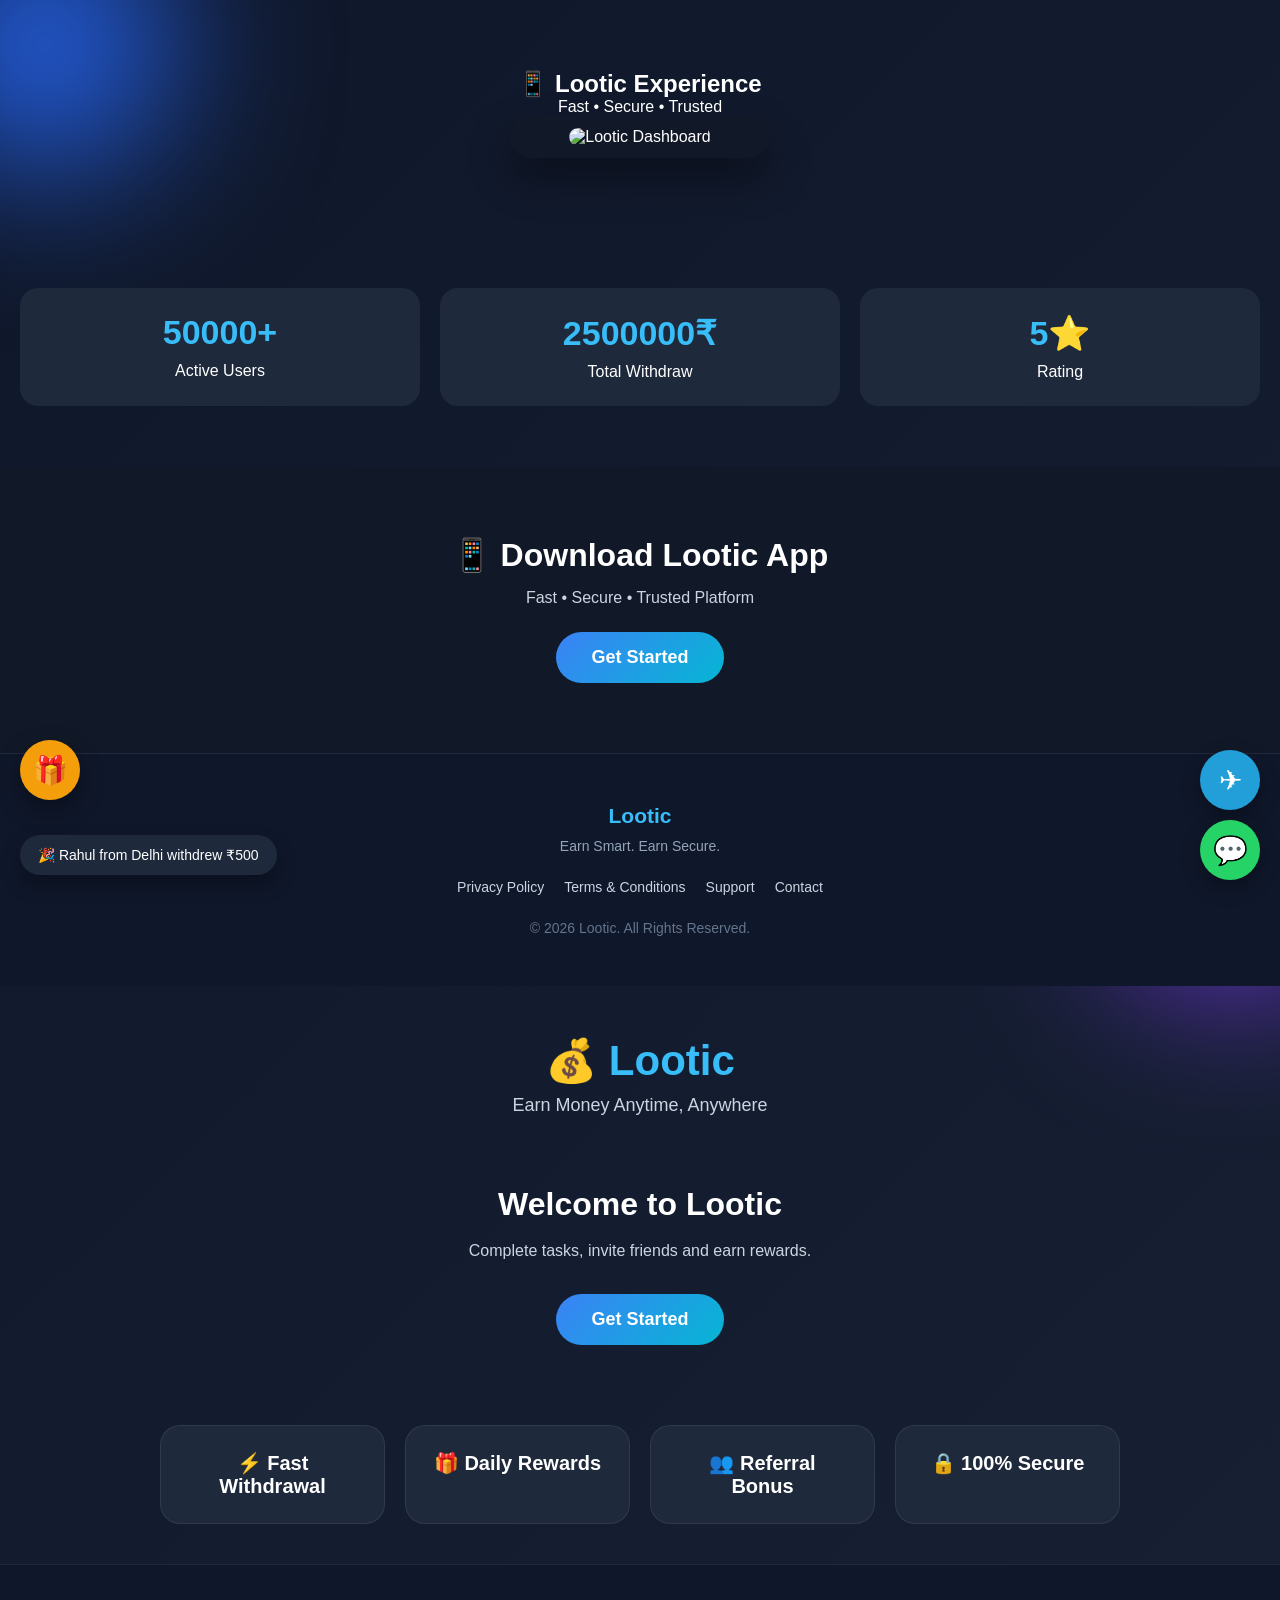
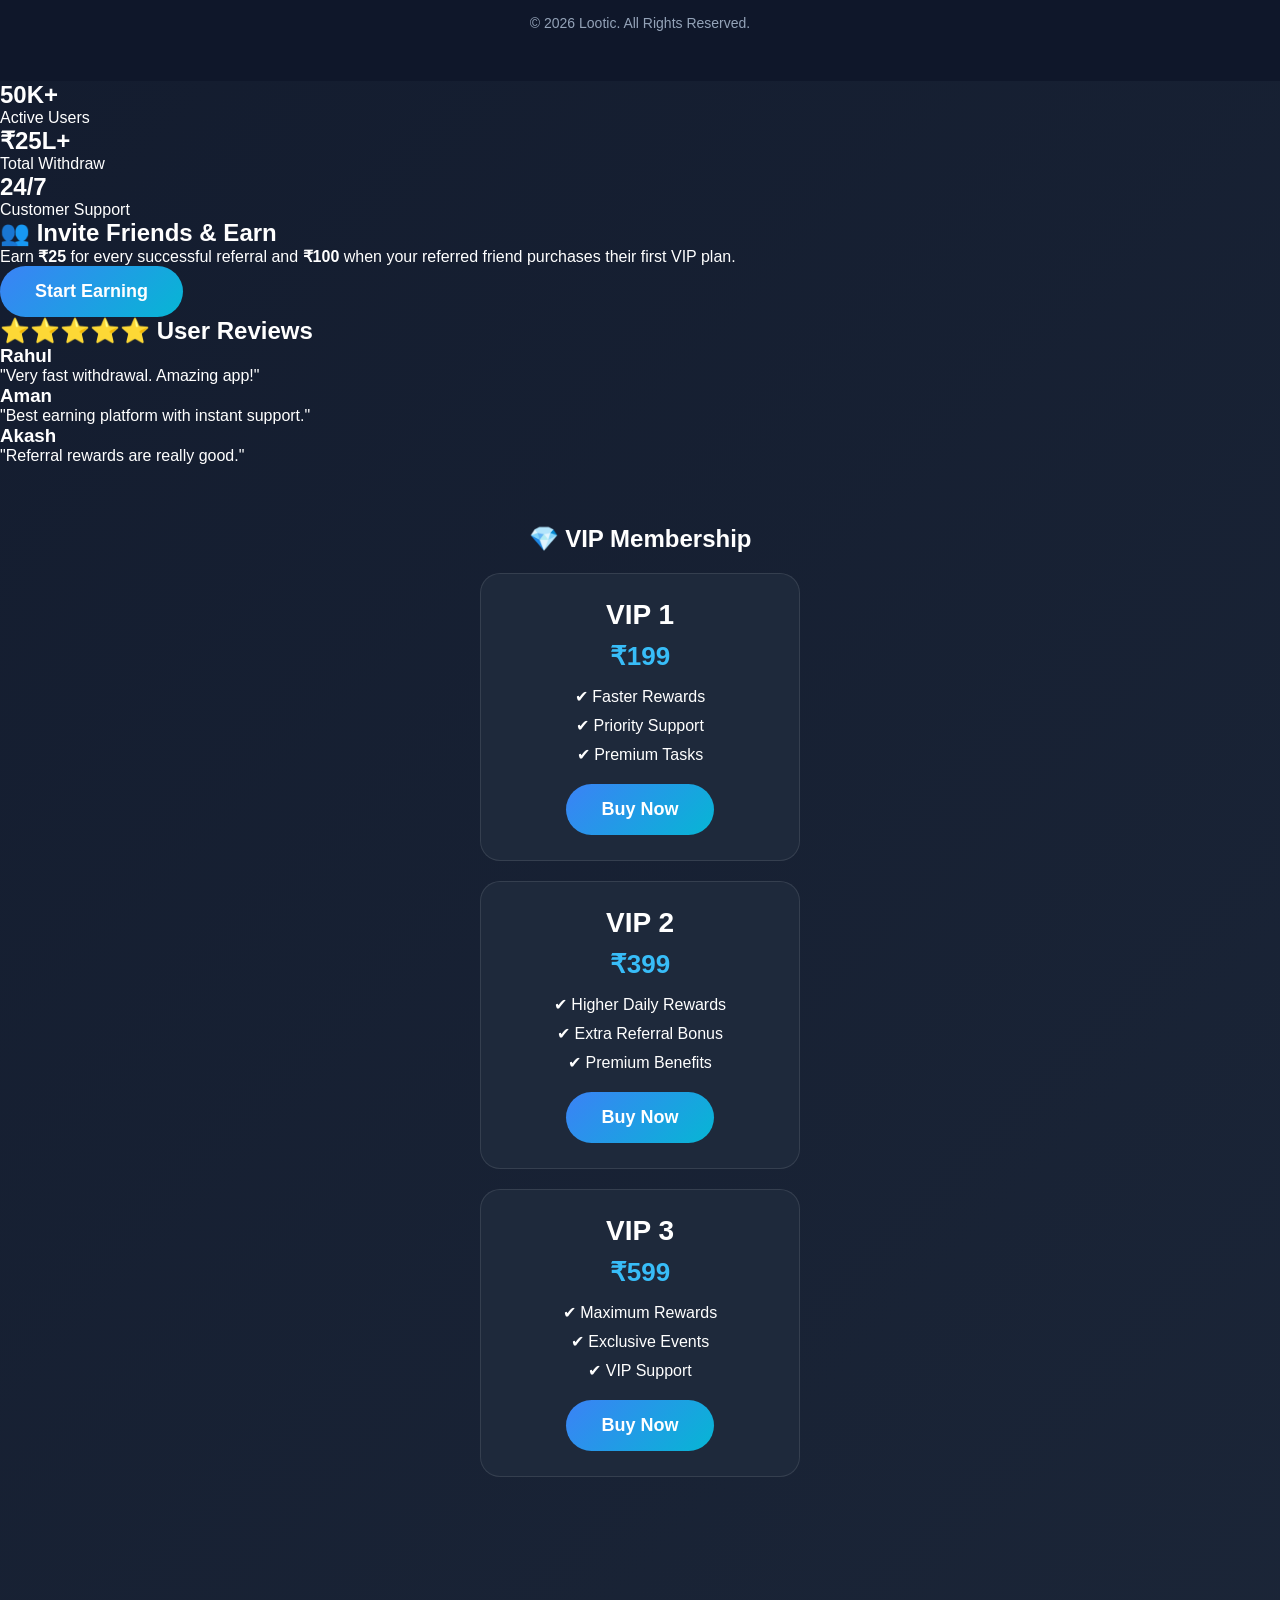
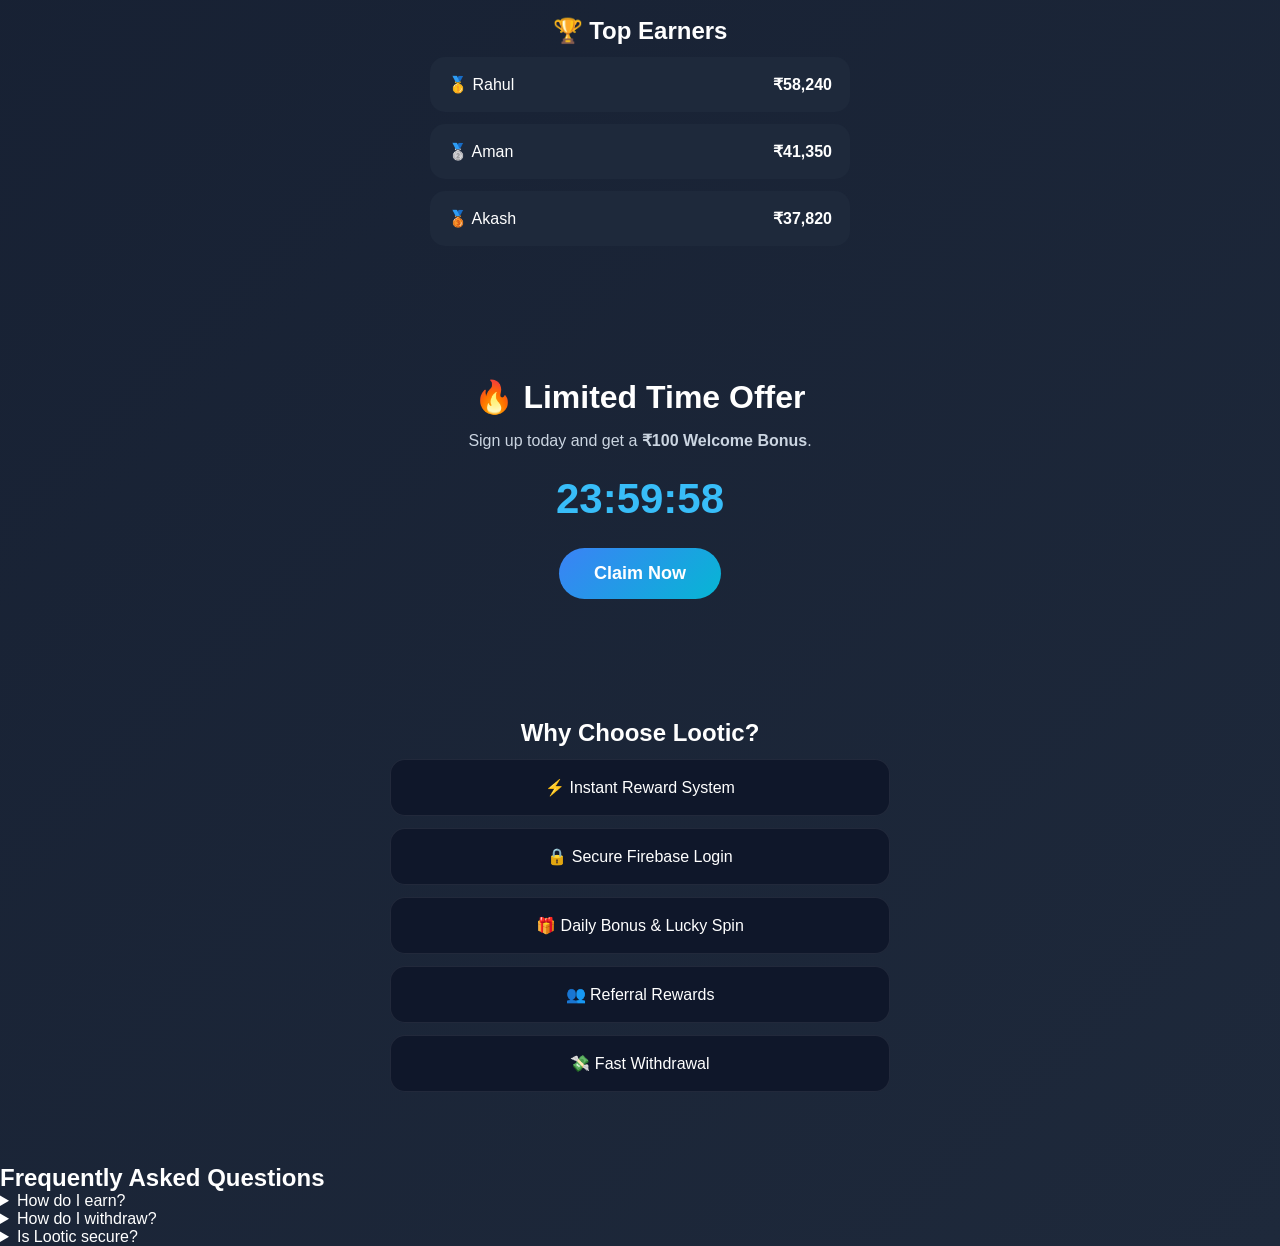
==== index.html @ a17fc10c "Add files via upload" ====
<!DOCTYPE html>
<html lang="en">
<head>
  <meta charset="UTF-8">
  <meta name="viewport" content="width=device-width, initial-scale=1.0">
  <title>Lootic</title>
  <link rel="stylesheet" href="index.css">
</head>
<!-- =========================
     App Preview
========================= -->

<section class="app-preview">

<h2>📱 Lootic Experience</h2>

<p>Fast • Secure • Trusted</p>

<div class="phone-frame">

<img src="dashboard-preview.png" alt="Lootic Dashboard">

</div>

</section>

<!-- =========================
     Animated Counters
========================= -->

<section class="counter-section">

<div class="counter-box">
<h2 id="users">0</h2>
<p>Active Users</p>
</div>

<div class="counter-box">
<h2 id="withdraw">0</h2>
<p>Total Withdraw</p>
</div>

<div class="counter-box">
<h2 id="rating">0</h2>
<p>Rating</p>
</div>

</section>

<script>

function animate(id,target,suffix=""){
let n=0;
const e=document.getElementById(id);

const x=setInterval(()=>{

n+=Math.ceil(target/100);

if(n>=target){

n=target;
clearInterval(x);

}

e.innerHTML=n+suffix;

},20);

}

animate("users",50000,"+");
animate("withdraw",2500000,"₹");
animate("rating",5,"⭐");

</script>
<!-- =========================
     Floating Gift Box
========================= -->

<div class="gift-box" onclick="openGift()">
🎁
</div>

<!-- =========================
     Back To Top
========================= -->

<button id="topBtn" onclick="window.scrollTo({top:0,behavior:'smooth'})">
⬆
</button>

<script>

function openGift(){

alert("🎉 Congratulations!\nUse referral code and earn ₹25 + ₹100 VIP Bonus.");

}

window.onscroll=function(){

const btn=document.getElementById("topBtn");

if(document.documentElement.scrollTop>300){

btn.style.display="block";

}else{

btn.style.display="none";

}

}

</script>
<!-- Download App -->

<section class="download">

<h2>📱 Download Lootic App</h2>

<p>Fast • Secure • Trusted Platform</p>

<a href="login.html" class="btn">Get Started</a>

</section>

<!-- Footer -->

<footer>

<div class="footer-logo">
<h2>Lootic</h2>
<p>Earn Smart. Earn Secure.</p>
</div>

<div class="footer-links">
<a href="#">Privacy Policy</a>
<a href="#">Terms & Conditions</a>
<a href="#">Support</a>
<a href="#">Contact</a>
</div>

<p class="copyright">
© 2026 Lootic. All Rights Reserved.
</p>

</footer>
<body>

<header>
  <h1>💰 Lootic</h1>
  <p>Earn Money Anytime, Anywhere</p>
</header>

<section class="hero">
  <h2>Welcome to Lootic</h2>
  <p>Complete tasks, invite friends and earn rewards.</p>

  <a href="login.html" class="btn">Get Started</a>
</section>

<section class="features">
  <div class="card">
    <h3>⚡ Fast Withdrawal</h3>
  </div>

  <div class="card">
    <h3>🎁 Daily Rewards</h3>
  </div>

  <div class="card">
    <h3>👥 Referral Bonus</h3>
  </div>

  <div class="card">
    <h3>🔒 100% Secure</h3>
  </div>
</section>
<!-- =========================
     Live Notification
========================= -->

<div class="live-popup" id="livePopup">
    🎉 Rahul from Delhi withdrew ₹500
</div>

<!-- =========================
     Floating Telegram Button
========================= -->

<a href="https://t.me/ILDkf0GqjCsyZmQ9" class="telegram-btn" target="_blank">
    ✈
</a>

<!-- =========================
     Floating WhatsApp Button
========================= -->

<a href="https://wa.me/" class="whatsapp-btn" target="_blank">
    💬
</a>

<!-- =========================
     Loader
========================= -->

<div id="loader">
    <div class="loader-circle"></div>
    <h2>Lootic</h2>
</div>

<script>

window.addEventListener("load",()=>{

setTimeout(()=>{
document.getElementById("loader").style.display="none";
},1500);

});

const messages=[
"🎉 Rahul from Delhi withdrew ₹500",
"🔥 Aman earned ₹120 today",
"💎 Akash purchased VIP",
"🎁 New user received ₹100 bonus",
"⚡ Sneha completed Daily Check-in",
"🏆 Rohit earned ₹250 by referrals"
];

let i=0;

setInterval(()=>{

i++;

if(i>=messages.length)i=0;

document.getElementById("livePopup").innerHTML=messages[i];

},4000);

</script>
<footer>
  <p>© 2026 Lootic. All Rights Reserved.</p>
</footer>

</body>
</html>
<!-- Live Stats -->
<section class="stats">

    <div class="stat-card">
        <h2>50K+</h2>
        <p>Active Users</p>
    </div>

    <div class="stat-card">
        <h2>₹25L+</h2>
        <p>Total Withdraw</p>
    </div>

    <div class="stat-card">
        <h2>24/7</h2>
        <p>Customer Support</p>
    </div>

</section>

<!-- Referral Banner -->
<section class="referral">

    <h2>👥 Invite Friends & Earn</h2>

    <p>
        Earn <b>₹25</b> for every successful referral and
        <b>₹100</b> when your referred friend purchases their first VIP plan.
    </p>

    <a href="login.html" class="btn">
        Start Earning
    </a>

</section>

<!-- User Reviews -->
<section class="reviews">

    <h2>⭐⭐⭐⭐⭐ User Reviews</h2>

    <div class="review-card">
        <h3>Rahul</h3>
        <p>"Very fast withdrawal. Amazing app!"</p>
    </div>

    <div class="review-card">
        <h3>Aman</h3>
        <p>"Best earning platform with instant support."</p>
    </div>

    <div class="review-card">
        <h3>Akash</h3>
        <p>"Referral rewards are really good."</p>
    </div>

</section>

<!-- FAQ -->
<!-- =========================
     VIP Plans
========================= -->

<section class="vip-section">

<h2>💎 VIP Membership</h2>

<div class="vip-card">
<h3>VIP 1</h3>
<p>₹199</p>
<ul>
<li>✔ Faster Rewards</li>
<li>✔ Priority Support</li>
<li>✔ Premium Tasks</li>
</ul>
<a href="login.html" class="btn">Buy Now</a>
</div>

<div class="vip-card">
<h3>VIP 2</h3>
<p>₹399</p>
<ul>
<li>✔ Higher Daily Rewards</li>
<li>✔ Extra Referral Bonus</li>
<li>✔ Premium Benefits</li>
</ul>
<a href="login.html" class="btn">Buy Now</a>
</div>

<div class="vip-card">
<h3>VIP 3</h3>
<p>₹599</p>
<ul>
<li>✔ Maximum Rewards</li>
<li>✔ Exclusive Events</li>
<li>✔ VIP Support</li>
</ul>
<a href="login.html" class="btn">Buy Now</a>
</div>

</section>

<!-- =========================
     Why Choose Lootic
========================= -->
<!-- =========================
     Top Earners
========================= -->

<section class="leaderboard">

<h2>🏆 Top Earners</h2>

<div class="leader-card">
<span>🥇 Rahul</span>
<b>₹58,240</b>
</div>

<div class="leader-card">
<span>🥈 Aman</span>
<b>₹41,350</b>
</div>

<div class="leader-card">
<span>🥉 Akash</span>
<b>₹37,820</b>
</div>

</section>

<!-- =========================
     Special Offer
========================= -->

<section class="offer">

<h2>🔥 Limited Time Offer</h2>

<p>Sign up today and get a <b>₹100 Welcome Bonus</b>.</p>

<h3 id="countdown">23:59:59</h3>

<a href="login.html" class="btn">Claim Now</a>

</section>

<script>

let time = 86399;

setInterval(() => {

let h = Math.floor(time / 3600);
let m = Math.floor((time % 3600) / 60);
let s = time % 60;

document.getElementById("countdown").innerHTML =
`${String(h).padStart(2,"0")}:${String(m).padStart(2,"0")}:${String(s).padStart(2,"0")}`;

if(time > 0) time--;

},1000);

</script>
<section class="why-lootic">

<h2>Why Choose Lootic?</h2>

<div class="why-card">⚡ Instant Reward System</div>
<div class="why-card">🔒 Secure Firebase Login</div>
<div class="why-card">🎁 Daily Bonus & Lucky Spin</div>
<div class="why-card">👥 Referral Rewards</div>
<div class="why-card">💸 Fast Withdrawal</div>

</section>
<section class="faq">

    <h2>Frequently Asked Questions</h2>

    <details>
        <summary>How do I earn?</summary>
        <p>Complete tasks, invite friends and participate in events.</p>
    </details>

    <details>
        <summary>How do I withdraw?</summary>
        <p>Submit a withdrawal request from your wallet after reaching the minimum limit.</p>
    </details>

    <details>
        <summary>Is Lootic secure?</summary>
        <p>Yes, Lootic uses Firebase authentication and secure data storage.</p>
    </details>

</section>
---- index.css ----
*{
    margin:0;
    padding:0;
    box-sizing:border-box;
    font-family:'Poppins',sans-serif;
}

body{
    background:linear-gradient(135deg,#0f172a,#1e293b);
    color:#fff;
}

header{
    text-align:center;
    padding:50px 20px 30px;
}

header h1{
    font-size:42px;
    color:#38bdf8;
}

header p{
    margin-top:10px;
    color:#cbd5e1;
    font-size:18px;
}

.hero{
    text-align:center;
    padding:40px 20px;
}

.hero h2{
    font-size:32px;
    margin-bottom:15px;
}

.hero p{
    color:#cbd5e1;
    margin-bottom:30px;
    line-height:1.6;
}

.btn{
    display:inline-block;
    padding:15px 35px;
    border-radius:30px;
    text-decoration:none;
    background:linear-gradient(135deg,#3b82f6,#06b6d4);
    color:#fff;
    font-size:18px;
    font-weight:600;
    transition:.3s;
}

.btn:hover{
    transform:translateY(-3px);
    box-shadow:0 10px 25px rgba(59,130,246,.4);
}

.features{
    display:grid;
    grid-template-columns:repeat(auto-fit,minmax(180px,1fr));
    gap:20px;
    padding:40px 20px;
    max-width:1000px;
    margin:auto;
}

.card{
    background:#1e293b;
    border-radius:20px;
    padding:25px;
    text-align:center;
    transition:.3s;
    border:1px solid rgba(255,255,255,.08);
}

.card:hover{
    transform:translateY(-6px);
    box-shadow:0 10px 25px rgba(0,0,0,.3);
}

.card h3{
    font-size:20px;
}

footer{
    text-align:center;
    padding:25px;
    color:#94a3b8;
    font-size:14px;
}
/* ===========================
   Premium Animation
=========================== */

.hero{
    animation:fadeUp .8s ease;
}

@keyframes fadeUp{
    from{
        opacity:0;
        transform:translateY(40px);
    }
    to{
        opacity:1;
        transform:translateY(0);
    }
}

/* Floating Background */

body::before,
body::after{
    content:"";
    position:fixed;
    width:250px;
    height:250px;
    border-radius:50%;
    filter:blur(80px);
    z-index:-1;
    animation:float 8s infinite alternate;
}

body::before{
    background:#2563eb;
    top:-80px;
    left:-80px;
}

body::after{
    background:#7c3aed;
    bottom:-80px;
    right:-80px;
}

@keyframes float{
    from{
        transform:translateY(0);
    }
    to{
        transform:translateY(50px);
    }
}

/* Glass Effect */

.card{
    backdrop-filter:blur(15px);
    -webkit-backdrop-filter:blur(15px);
}

/* Button Animation */

.btn{
    animation:pulse 2s infinite;
}

@keyframes pulse{
    0%{
        box-shadow:0 0 0 0 rgba(59,130,246,.6);
    }
    70%{
        box-shadow:0 0 0 18px rgba(59,130,246,0);
    }
    100%{
        box-shadow:0 0 0 0 rgba(59,130,246,0);
    }
}

/* Card Hover */

.card:hover{
    transform:translateY(-10px) scale(1.03);
}

/* Smooth Scroll */

html{
    scroll-behavior:smooth;
}

/* Responsive */

@media(max-width:768px){

header h1{
    font-size:34px;
}

.hero h2{
    font-size:26px;
}

.hero p{
    font-size:15px;
}

.btn{
    width:100%;
    text-align:center;
}

}
/* Loader */

#loader{
position:fixed;
top:0;
left:0;
width:100%;
height:100%;
background:#0f172a;
display:flex;
flex-direction:column;
justify-content:center;
align-items:center;
z-index:9999;
}

.loader-circle{
width:70px;
height:70px;
border:6px solid #1e293b;
border-top:6px solid #3b82f6;
border-radius:50%;
animation:spin 1s linear infinite;
margin-bottom:20px;
}

@keyframes spin{
100%{
transform:rotate(360deg);
}
}

/* Live Popup */

.live-popup{
position:fixed;
bottom:25px;
left:20px;
background:#1e293b;
padding:12px 18px;
border-radius:30px;
font-size:14px;
box-shadow:0 10px 20px rgba(0,0,0,.3);
z-index:999;
animation:fadeUp 1s;
}

/* Telegram */

.telegram-btn{
position:fixed;
right:20px;
bottom:90px;
width:60px;
height:60px;
border-radius:50%;
background:#229ED9;
display:flex;
justify-content:center;
align-items:center;
font-size:28px;
color:#fff;
text-decoration:none;
box-shadow:0 8px 20px rgba(0,0,0,.3);
}

/* WhatsApp */

.whatsapp-btn{
position:fixed;
right:20px;
bottom:20px;
width:60px;
height:60px;
border-radius:50%;
background:#25D366;
display:flex;
justify-content:center;
align-items:center;
font-size:28px;
color:#fff;
text-decoration:none;
box-shadow:0 8px 20px rgba(0,0,0,.3);
}
.vip-section{
padding:60px 20px;
text-align:center;
}

.vip-card{
background:#1e293b;
border-radius:20px;
padding:25px;
margin:20px auto;
max-width:320px;
border:1px solid rgba(255,255,255,.1);
transition:.3s;
}

.vip-card:hover{
transform:translateY(-8px);
box-shadow:0 15px 30px rgba(59,130,246,.3);
}

.vip-card h3{
font-size:28px;
margin-bottom:10px;
}

.vip-card p{
font-size:26px;
color:#38bdf8;
margin-bottom:15px;
font-weight:bold;
}

.vip-card ul{
list-style:none;
margin-bottom:20px;
}

.vip-card li{
margin:10px 0;
}

.why-lootic{
padding:60px 20px;
text-align:center;
}

.why-card{
background:#0f172a;
padding:18px;
margin:12px auto;
max-width:500px;
border-radius:15px;
border:1px solid rgba(255,255,255,.08);
transition:.3s;
}

.why-card:hover{
background:#1e293b;
transform:scale(1.02);
}
/* Leaderboard */

.leaderboard{
padding:60px 20px;
text-align:center;
}

.leader-card{
display:flex;
justify-content:space-between;
align-items:center;
background:#1e293b;
padding:18px;
margin:12px auto;
max-width:420px;
border-radius:15px;
transition:.3s;
}

.leader-card:hover{
transform:translateY(-5px);
box-shadow:0 12px 25px rgba(59,130,246,.25);
}

/* Offer */

.offer{
padding:60px 20px;
text-align:center;
}

.offer h2{
font-size:32px;
margin-bottom:15px;
}

.offer p{
margin-bottom:20px;
color:#cbd5e1;
}

#countdown{
font-size:42px;
color:#38bdf8;
margin:25px 0;
font-weight:bold;
}
/* App Preview */

.app-preview{
padding:70px 20px;
text-align:center;
}

.phone-frame{

width:260px;
margin:auto;
padding:12px;
border-radius:35px;
background:#111827;
box-shadow:0 20px 40px rgba(0,0,0,.4);

}

.phone-frame img{

width:100%;
border-radius:25px;

}

/* Counters */

.counter-section{

display:grid;
grid-template-columns:repeat(auto-fit,minmax(160px,1fr));
gap:20px;
padding:60px 20px;

}

.counter-box{

background:#1e293b;
padding:25px;
border-radius:18px;
text-align:center;

}

.counter-box h2{

font-size:34px;
color:#38bdf8;
margin-bottom:10px;

}

.counter-box:hover{

transform:translateY(-8px);
transition:.3s;

}
/* Floating Gift */

.gift-box{
position:fixed;
left:20px;
bottom:100px;
width:60px;
height:60px;
border-radius:50%;
background:#f59e0b;
display:flex;
justify-content:center;
align-items:center;
font-size:28px;
cursor:pointer;
box-shadow:0 10px 25px rgba(0,0,0,.35);
animation:bounce 2s infinite;
z-index:999;
}

@keyframes bounce{
0%,100%{
transform:translateY(0);
}
50%{
transform:translateY(-10px);
}
}

/* Back To Top */

#topBtn{
display:none;
position:fixed;
right:20px;
bottom:20px;
width:55px;
height:55px;
border:none;
border-radius:50%;
background:#2563eb;
color:#fff;
font-size:22px;
cursor:pointer;
box-shadow:0 10px 25px rgba(0,0,0,.35);
z-index:999;
}

#topBtn:hover{
transform:scale(1.1);
transition:.3s;
}
.download{
padding:70px 20px;
text-align:center;
background:#111827;
}

.download h2{
font-size:32px;
margin-bottom:15px;
}

.download p{
color:#cbd5e1;
margin-bottom:25px;
}

footer{
background:#0f172a;
padding:50px 20px;
text-align:center;
border-top:1px solid rgba(255,255,255,.08);
}

.footer-logo h2{
color:#38bdf8;
margin-bottom:10px;
}

.footer-logo p{
color:#94a3b8;
}

.footer-links{
margin:25px 0;
display:flex;
justify-content:center;
gap:20px;
flex-wrap:wrap;
}

.footer-links a{
color:#cbd5e1;
text-decoration:none;
}

.footer-links a:hover{
color:#38bdf8;
}

.copyright{
margin-top:20px;
color:#64748b;
font-size:14px;
}
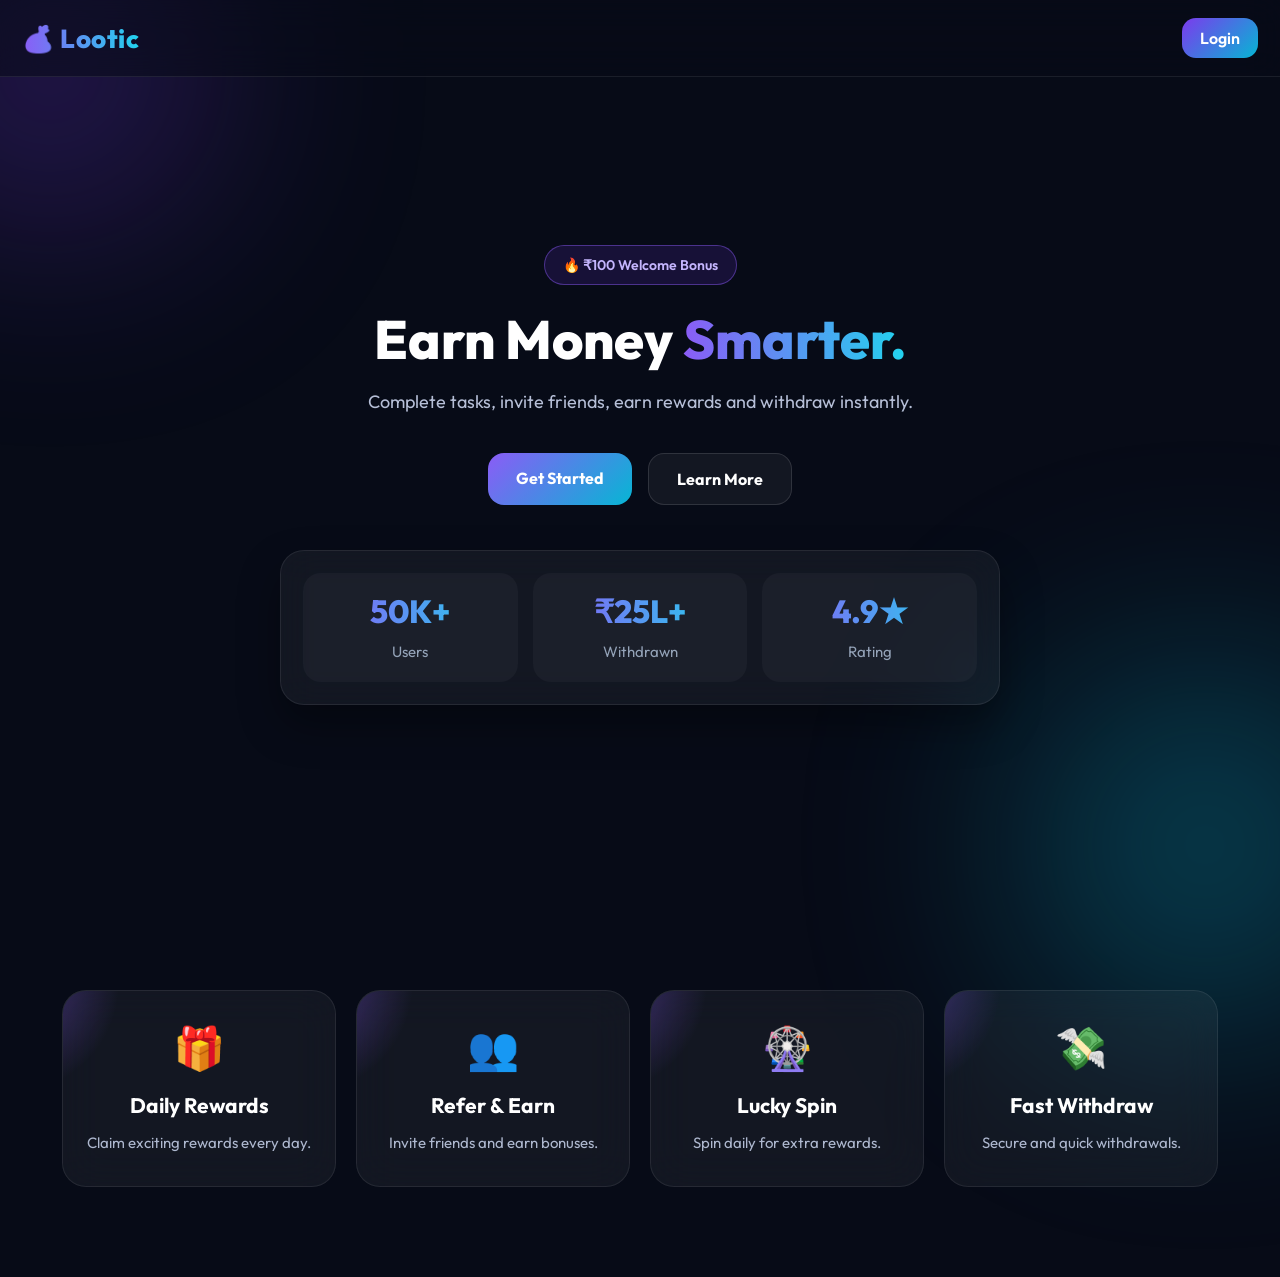
==== commit 998440b3: "Rename index1.html to index.html" ====
--- a/index.html
+++ b/index.html
@@ -1,448 +1,114 @@
 <!DOCTYPE html>
 <html lang="en">
 <head>
-  <meta charset="UTF-8">
-  <meta name="viewport" content="width=device-width, initial-scale=1.0">
-  <title>Lootic</title>
-  <link rel="stylesheet" href="index.css">
+<meta charset="UTF-8">
+<meta name="viewport" content="width=device-width, initial-scale=1.0">
+
+<title>Lootic - Earn Money Smart</title>
+
+<link href="https://fonts.googleapis.com/css2?family=Outfit:wght@300;400;500;600;700;800&display=swap" rel="stylesheet">
+
+<link rel="stylesheet" href="index.css">
 </head>
-<!-- =========================
-     App Preview
-========================= -->
+<body>
 
-<section class="app-preview">
+<!-- Background Glow -->
+<div class="bg-glow glow1"></div>
+<div class="bg-glow glow2"></div>
 
-<h2>📱 Lootic Experience</h2>
+<!-- Navbar -->
 
-<p>Fast • Secure • Trusted</p>
+<header class="navbar">
 
-<div class="phone-frame">
+<div class="logo">
+💰 Lootic
+</div>
 
-<img src="dashboard-preview.png" alt="Lootic Dashboard">
+<a href="login.html" class="login-btn">
+Login
+</a>
+
+</header>
+
+<!-- Hero -->
+
+<section class="hero">
+
+<div class="badge">
+🔥 ₹100 Welcome Bonus
+</div>
+
+<h1>
+Earn Money
+<span>Smarter.</span>
+</h1>
+
+<p>
+Complete tasks, invite friends, earn rewards and withdraw instantly.
+</p>
+
+<div class="hero-buttons">
+
+<a href="signup.html" class="btn primary">
+Get Started
+</a>
+
+<a href="#features" class="btn secondary">
+Learn More
+</a>
+
+</div>
+
+<div class="hero-card">
+
+<div class="stat">
+<h2>50K+</h2>
+<p>Users</p>
+</div>
+
+<div class="stat">
+<h2>₹25L+</h2>
+<p>Withdrawn</p>
+</div>
+
+<div class="stat">
+<h2>4.9★</h2>
+<p>Rating</p>
+</div>
 
 </div>
 
 </section>
 
-<!-- =========================
-     Animated Counters
-========================= -->
+<!-- Features -->
 
-<section class="counter-section">
+<section id="features" class="features">
 
-<div class="counter-box">
-<h2 id="users">0</h2>
-<p>Active Users</p>
+<div class="feature-card">
+🎁
+<h3>Daily Rewards</h3>
+<p>Claim exciting rewards every day.</p>
 </div>
 
-<div class="counter-box">
-<h2 id="withdraw">0</h2>
-<p>Total Withdraw</p>
+<div class="feature-card">
+👥
+<h3>Refer & Earn</h3>
+<p>Invite friends and earn bonuses.</p>
 </div>
 
-<div class="counter-box">
-<h2 id="rating">0</h2>
-<p>Rating</p>
+<div class="feature-card">
+🎡
+<h3>Lucky Spin</h3>
+<p>Spin daily for extra rewards.</p>
+</div>
+
+<div class="feature-card">
+💸
+<h3>Fast Withdraw</h3>
+<p>Secure and quick withdrawals.</p>
 </div>
 
 </section>
 
-<script>
-
-function animate(id,target,suffix=""){
-let n=0;
-const e=document.getElementById(id);
-
-const x=setInterval(()=>{
-
-n+=Math.ceil(target/100);
-
-if(n>=target){
-
-n=target;
-clearInterval(x);
-
-}
-
-e.innerHTML=n+suffix;
-
-},20);
-
-}
-
-animate("users",50000,"+");
-animate("withdraw",2500000,"₹");
-animate("rating",5,"⭐");
-
-</script>
-<!-- =========================
-     Floating Gift Box
-========================= -->
-
-<div class="gift-box" onclick="openGift()">
-🎁
-</div>
-
-<!-- =========================
-     Back To Top
-========================= -->
-
-<button id="topBtn" onclick="window.scrollTo({top:0,behavior:'smooth'})">
-⬆
-</button>
-
-<script>
-
-function openGift(){
-
-alert("🎉 Congratulations!\nUse referral code and earn ₹25 + ₹100 VIP Bonus.");
-
-}
-
-window.onscroll=function(){
-
-const btn=document.getElementById("topBtn");
-
-if(document.documentElement.scrollTop>300){
-
-btn.style.display="block";
-
-}else{
-
-btn.style.display="none";
-
-}
-
-}
-
-</script>
-<!-- Download App -->
-
-<section class="download">
-
-<h2>📱 Download Lootic App</h2>
-
-<p>Fast • Secure • Trusted Platform</p>
-
-<a href="login.html" class="btn">Get Started</a>
-
-</section>
-
-<!-- Footer -->
-
-<footer>
-
-<div class="footer-logo">
-<h2>Lootic</h2>
-<p>Earn Smart. Earn Secure.</p>
-</div>
-
-<div class="footer-links">
-<a href="#">Privacy Policy</a>
-<a href="#">Terms & Conditions</a>
-<a href="#">Support</a>
-<a href="#">Contact</a>
-</div>
-
-<p class="copyright">
-© 2026 Lootic. All Rights Reserved.
-</p>
-
-</footer>
-<body>
-
-<header>
-  <h1>💰 Lootic</h1>
-  <p>Earn Money Anytime, Anywhere</p>
-</header>
-
-<section class="hero">
-  <h2>Welcome to Lootic</h2>
-  <p>Complete tasks, invite friends and earn rewards.</p>
-
-  <a href="login.html" class="btn">Get Started</a>
-</section>
-
-<section class="features">
-  <div class="card">
-    <h3>⚡ Fast Withdrawal</h3>
-  </div>
-
-  <div class="card">
-    <h3>🎁 Daily Rewards</h3>
-  </div>
-
-  <div class="card">
-    <h3>👥 Referral Bonus</h3>
-  </div>
-
-  <div class="card">
-    <h3>🔒 100% Secure</h3>
-  </div>
-</section>
-<!-- =========================
-     Live Notification
-========================= -->
-
-<div class="live-popup" id="livePopup">
-    🎉 Rahul from Delhi withdrew ₹500
-</div>
-
-<!-- =========================
-     Floating Telegram Button
-========================= -->
-
-<a href="https://t.me/ILDkf0GqjCsyZmQ9" class="telegram-btn" target="_blank">
-    ✈
-</a>
-
-<!-- =========================
-     Floating WhatsApp Button
-========================= -->
-
-<a href="https://wa.me/" class="whatsapp-btn" target="_blank">
-    💬
-</a>
-
-<!-- =========================
-     Loader
-========================= -->
-
-<div id="loader">
-    <div class="loader-circle"></div>
-    <h2>Lootic</h2>
-</div>
-
-<script>
-
-window.addEventListener("load",()=>{
-
-setTimeout(()=>{
-document.getElementById("loader").style.display="none";
-},1500);
-
-});
-
-const messages=[
-"🎉 Rahul from Delhi withdrew ₹500",
-"🔥 Aman earned ₹120 today",
-"💎 Akash purchased VIP",
-"🎁 New user received ₹100 bonus",
-"⚡ Sneha completed Daily Check-in",
-"🏆 Rohit earned ₹250 by referrals"
-];
-
-let i=0;
-
-setInterval(()=>{
-
-i++;
-
-if(i>=messages.length)i=0;
-
-document.getElementById("livePopup").innerHTML=messages[i];
-
-},4000);
-
-</script>
-<footer>
-  <p>© 2026 Lootic. All Rights Reserved.</p>
-</footer>
-
 </body>
 </html>
-<!-- Live Stats -->
-<section class="stats">
-
-    <div class="stat-card">
-        <h2>50K+</h2>
-        <p>Active Users</p>
-    </div>
-
-    <div class="stat-card">
-        <h2>₹25L+</h2>
-        <p>Total Withdraw</p>
-    </div>
-
-    <div class="stat-card">
-        <h2>24/7</h2>
-        <p>Customer Support</p>
-    </div>
-
-</section>
-
-<!-- Referral Banner -->
-<section class="referral">
-
-    <h2>👥 Invite Friends & Earn</h2>
-
-    <p>
-        Earn <b>₹25</b> for every successful referral and
-        <b>₹100</b> when your referred friend purchases their first VIP plan.
-    </p>
-
-    <a href="login.html" class="btn">
-        Start Earning
-    </a>
-
-</section>
-
-<!-- User Reviews -->
-<section class="reviews">
-
-    <h2>⭐⭐⭐⭐⭐ User Reviews</h2>
-
-    <div class="review-card">
-        <h3>Rahul</h3>
-        <p>"Very fast withdrawal. Amazing app!"</p>
-    </div>
-
-    <div class="review-card">
-        <h3>Aman</h3>
-        <p>"Best earning platform with instant support."</p>
-    </div>
-
-    <div class="review-card">
-        <h3>Akash</h3>
-        <p>"Referral rewards are really good."</p>
-    </div>
-
-</section>
-
-<!-- FAQ -->
-<!-- =========================
-     VIP Plans
-========================= -->
-
-<section class="vip-section">
-
-<h2>💎 VIP Membership</h2>
-
-<div class="vip-card">
-<h3>VIP 1</h3>
-<p>₹199</p>
-<ul>
-<li>✔ Faster Rewards</li>
-<li>✔ Priority Support</li>
-<li>✔ Premium Tasks</li>
-</ul>
-<a href="login.html" class="btn">Buy Now</a>
-</div>
-
-<div class="vip-card">
-<h3>VIP 2</h3>
-<p>₹399</p>
-<ul>
-<li>✔ Higher Daily Rewards</li>
-<li>✔ Extra Referral Bonus</li>
-<li>✔ Premium Benefits</li>
-</ul>
-<a href="login.html" class="btn">Buy Now</a>
-</div>
-
-<div class="vip-card">
-<h3>VIP 3</h3>
-<p>₹599</p>
-<ul>
-<li>✔ Maximum Rewards</li>
-<li>✔ Exclusive Events</li>
-<li>✔ VIP Support</li>
-</ul>
-<a href="login.html" class="btn">Buy Now</a>
-</div>
-
-</section>
-
-<!-- =========================
-     Why Choose Lootic
-========================= -->
-<!-- =========================
-     Top Earners
-========================= -->
-
-<section class="leaderboard">
-
-<h2>🏆 Top Earners</h2>
-
-<div class="leader-card">
-<span>🥇 Rahul</span>
-<b>₹58,240</b>
-</div>
-
-<div class="leader-card">
-<span>🥈 Aman</span>
-<b>₹41,350</b>
-</div>
-
-<div class="leader-card">
-<span>🥉 Akash</span>
-<b>₹37,820</b>
-</div>
-
-</section>
-
-<!-- =========================
-     Special Offer
-========================= -->
-
-<section class="offer">
-
-<h2>🔥 Limited Time Offer</h2>
-
-<p>Sign up today and get a <b>₹100 Welcome Bonus</b>.</p>
-
-<h3 id="countdown">23:59:59</h3>
-
-<a href="login.html" class="btn">Claim Now</a>
-
-</section>
-
-<script>
-
-let time = 86399;
-
-setInterval(() => {
-
-let h = Math.floor(time / 3600);
-let m = Math.floor((time % 3600) / 60);
-let s = time % 60;
-
-document.getElementById("countdown").innerHTML =
-`${String(h).padStart(2,"0")}:${String(m).padStart(2,"0")}:${String(s).padStart(2,"0")}`;
-
-if(time > 0) time--;
-
-},1000);
-
-</script>
-<section class="why-lootic">
-
-<h2>Why Choose Lootic?</h2>
-
-<div class="why-card">⚡ Instant Reward System</div>
-<div class="why-card">🔒 Secure Firebase Login</div>
-<div class="why-card">🎁 Daily Bonus & Lucky Spin</div>
-<div class="why-card">👥 Referral Rewards</div>
-<div class="why-card">💸 Fast Withdrawal</div>
-
-</section>
-<section class="faq">
-
-    <h2>Frequently Asked Questions</h2>
-
-    <details>
-        <summary>How do I earn?</summary>
-        <p>Complete tasks, invite friends and participate in events.</p>
-    </details>
-
-    <details>
-        <summary>How do I withdraw?</summary>
-        <p>Submit a withdrawal request from your wallet after reaching the minimum limit.</p>
-    </details>
-
-    <details>
-        <summary>Is Lootic secure?</summary>
-        <p>Yes, Lootic uses Firebase authentication and secure data storage.</p>
-    </details>
-
-</section>
--- a/index.css
+++ b/index.css
@@ -1,563 +1,801 @@
+/* =========================
+   LOOTIC V3 CSS - PART 1
+=========================*/
+
 *{
-    margin:0;
-    padding:0;
-    box-sizing:border-box;
-    font-family:'Poppins',sans-serif;
+margin:0;
+padding:0;
+box-sizing:border-box;
+}
+
+html{
+scroll-behavior:smooth;
 }
 
 body{
-    background:linear-gradient(135deg,#0f172a,#1e293b);
-    color:#fff;
-}
-
-header{
-    text-align:center;
-    padding:50px 20px 30px;
-}
-
-header h1{
-    font-size:42px;
-    color:#38bdf8;
-}
-
-header p{
-    margin-top:10px;
-    color:#cbd5e1;
-    font-size:18px;
-}
-
-.hero{
-    text-align:center;
-    padding:40px 20px;
-}
-
-.hero h2{
-    font-size:32px;
-    margin-bottom:15px;
-}
-
-.hero p{
-    color:#cbd5e1;
-    margin-bottom:30px;
-    line-height:1.6;
-}
-
-.btn{
-    display:inline-block;
-    padding:15px 35px;
-    border-radius:30px;
-    text-decoration:none;
-    background:linear-gradient(135deg,#3b82f6,#06b6d4);
-    color:#fff;
-    font-size:18px;
-    font-weight:600;
-    transition:.3s;
-}
-
-.btn:hover{
-    transform:translateY(-3px);
-    box-shadow:0 10px 25px rgba(59,130,246,.4);
-}
-
-.features{
-    display:grid;
-    grid-template-columns:repeat(auto-fit,minmax(180px,1fr));
-    gap:20px;
-    padding:40px 20px;
-    max-width:1000px;
-    margin:auto;
-}
-
-.card{
-    background:#1e293b;
-    border-radius:20px;
-    padding:25px;
-    text-align:center;
-    transition:.3s;
-    border:1px solid rgba(255,255,255,.08);
-}
-
-.card:hover{
-    transform:translateY(-6px);
-    box-shadow:0 10px 25px rgba(0,0,0,.3);
-}
-
-.card h3{
-    font-size:20px;
-}
-
-footer{
-    text-align:center;
-    padding:25px;
-    color:#94a3b8;
-    font-size:14px;
-}
-/* ===========================
-   Premium Animation
-=========================== */
-
-.hero{
-    animation:fadeUp .8s ease;
-}
-
-@keyframes fadeUp{
-    from{
-        opacity:0;
-        transform:translateY(40px);
-    }
-    to{
-        opacity:1;
-        transform:translateY(0);
-    }
-}
-
-/* Floating Background */
-
-body::before,
-body::after{
-    content:"";
-    position:fixed;
-    width:250px;
-    height:250px;
-    border-radius:50%;
-    filter:blur(80px);
-    z-index:-1;
-    animation:float 8s infinite alternate;
-}
-
-body::before{
-    background:#2563eb;
-    top:-80px;
-    left:-80px;
-}
-
-body::after{
-    background:#7c3aed;
-    bottom:-80px;
-    right:-80px;
-}
-
-@keyframes float{
-    from{
-        transform:translateY(0);
-    }
-    to{
-        transform:translateY(50px);
-    }
-}
-
-/* Glass Effect */
-
-.card{
-    backdrop-filter:blur(15px);
-    -webkit-backdrop-filter:blur(15px);
-}
-
-/* Button Animation */
-
-.btn{
-    animation:pulse 2s infinite;
-}
-
-@keyframes pulse{
-    0%{
-        box-shadow:0 0 0 0 rgba(59,130,246,.6);
-    }
-    70%{
-        box-shadow:0 0 0 18px rgba(59,130,246,0);
-    }
-    100%{
-        box-shadow:0 0 0 0 rgba(59,130,246,0);
-    }
-}
-
-/* Card Hover */
-
-.card:hover{
-    transform:translateY(-10px) scale(1.03);
-}
-
-/* Smooth Scroll */
-
-html{
-    scroll-behavior:smooth;
-}
-
-/* Responsive */
-
-@media(max-width:768px){
-
-header h1{
-    font-size:34px;
-}
-
-.hero h2{
-    font-size:26px;
-}
-
-.hero p{
-    font-size:15px;
-}
-
-.btn{
-    width:100%;
-    text-align:center;
-}
-
-}
-/* Loader */
-
-#loader{
+font-family:'Outfit',sans-serif;
+background:#070B17;
+color:#fff;
+overflow-x:hidden;
+position:relative;
+}
+
+/* Scrollbar */
+
+::-webkit-scrollbar{
+width:6px;
+}
+
+::-webkit-scrollbar-track{
+background:#070B17;
+}
+
+::-webkit-scrollbar-thumb{
+background:linear-gradient(#7c3aed,#06b6d4);
+border-radius:20px;
+}
+
+/* Background Glow */
+
+.bg-glow{
+position:fixed;
+border-radius:50%;
+filter:blur(120px);
+opacity:.35;
+z-index:-1;
+}
+
+.glow1{
+width:300px;
+height:300px;
+background:#7c3aed;
+top:-80px;
+left:-100px;
+}
+
+.glow2{
+width:350px;
+height:350px;
+background:#06b6d4;
+bottom:-120px;
+right:-100px;
+}
+
+/* Navbar */
+
+.navbar{
 position:fixed;
 top:0;
 left:0;
 width:100%;
-height:100%;
-background:#0f172a;
+display:flex;
+justify-content:space-between;
+align-items:center;
+padding:18px 22px;
+background:rgba(8,12,24,.55);
+backdrop-filter:blur(18px);
+border-bottom:1px solid rgba(255,255,255,.08);
+z-index:999;
+}
+
+.logo{
+font-size:26px;
+font-weight:800;
+letter-spacing:.5px;
+background:linear-gradient(90deg,#8b5cf6,#22d3ee);
+-webkit-background-clip:text;
+-webkit-text-fill-color:transparent;
+}
+
+.login-btn{
+text-decoration:none;
+color:#fff;
+font-weight:600;
+padding:10px 18px;
+border-radius:14px;
+background:linear-gradient(135deg,#7c3aed,#06b6d4);
+transition:.3s;
+}
+
+.login-btn:hover{
+transform:translateY(-3px);
+box-shadow:0 10px 25px rgba(124,58,237,.45);
+}
+/* =========================
+   HERO SECTION
+========================= */
+
+.hero{
+min-height:100vh;
+padding:120px 24px 70px;
 display:flex;
 flex-direction:column;
 justify-content:center;
 align-items:center;
-z-index:9999;
-}
-
-.loader-circle{
-width:70px;
-height:70px;
-border:6px solid #1e293b;
-border-top:6px solid #3b82f6;
+text-align:center;
+}
+
+.badge{
+display:inline-block;
+padding:10px 18px;
+border-radius:50px;
+background:rgba(124,58,237,.15);
+border:1px solid rgba(139,92,246,.45);
+color:#c4b5fd;
+font-size:14px;
+font-weight:600;
+margin-bottom:25px;
+animation:fadeDown .8s ease;
+}
+
+.hero h1{
+font-size:54px;
+font-weight:800;
+line-height:1.1;
+margin-bottom:18px;
+animation:fadeUp 1s ease;
+}
+
+.hero h1 span{
+background:linear-gradient(90deg,#8b5cf6,#22d3ee);
+-webkit-background-clip:text;
+-webkit-text-fill-color:transparent;
+}
+
+.hero p{
+max-width:600px;
+font-size:18px;
+line-height:1.7;
+color:#b6bfd7;
+margin-bottom:35px;
+animation:fadeUp 1.2s ease;
+}
+
+.hero-buttons{
+display:flex;
+gap:16px;
+flex-wrap:wrap;
+justify-content:center;
+margin-bottom:45px;
+}
+
+.btn{
+padding:15px 28px;
+border-radius:16px;
+font-weight:700;
+text-decoration:none;
+transition:.35s;
+}
+
+.primary{
+background:linear-gradient(135deg,#8b5cf6,#06b6d4);
+color:#fff;
+}
+
+.primary:hover{
+transform:translateY(-5px);
+box-shadow:0 15px 35px rgba(124,58,237,.45);
+}
+
+.secondary{
+background:rgba(255,255,255,.05);
+border:1px solid rgba(255,255,255,.12);
+color:#fff;
+}
+
+.secondary:hover{
+background:rgba(255,255,255,.08);
+transform:translateY(-5px);
+}
+
+/* Stats */
+
+.hero-card{
+width:100%;
+max-width:720px;
+display:flex;
+justify-content:space-between;
+gap:15px;
+padding:22px;
+border-radius:24px;
+background:rgba(255,255,255,.05);
+backdrop-filter:blur(18px);
+border:1px solid rgba(255,255,255,.08);
+box-shadow:0 20px 40px rgba(0,0,0,.35);
+animation:fadeUp 1.4s ease;
+}
+
+.stat{
+flex:1;
+padding:18px;
+border-radius:18px;
+background:rgba(255,255,255,.03);
+}
+
+.stat h2{
+font-size:32px;
+font-weight:800;
+margin-bottom:8px;
+background:linear-gradient(90deg,#8b5cf6,#22d3ee);
+-webkit-background-clip:text;
+-webkit-text-fill-color:transparent;
+}
+
+.stat p{
+font-size:15px;
+color:#94a3b8;
+margin:0;
+}
+
+/* Mobile */
+
+@media(max-width:768px){
+
+.hero h1{
+font-size:40px;
+}
+
+.hero p{
+font-size:16px;
+}
+
+.hero-card{
+flex-direction:column;
+}
+
+.hero-buttons{
+flex-direction:column;
+width:100%;
+}
+
+.btn{
+width:100%;
+}
+
+}
+
+/* Animation */
+
+@keyframes fadeUp{
+
+from{
+opacity:0;
+transform:translateY(40px);
+}
+
+to{
+opacity:1;
+transform:translateY(0);
+}
+
+}
+
+@keyframes fadeDown{
+
+from{
+opacity:0;
+transform:translateY(-30px);
+}
+
+to{
+opacity:1;
+transform:translateY(0);
+}
+
+}
+/* =========================
+   FEATURES
+========================= */
+
+.features{
+padding:90px 22px;
+display:grid;
+grid-template-columns:repeat(auto-fit,minmax(170px,1fr));
+gap:20px;
+max-width:1200px;
+margin:auto;
+}
+
+.feature-card{
+position:relative;
+padding:30px 22px;
+border-radius:24px;
+background:rgba(255,255,255,.05);
+backdrop-filter:blur(20px);
+border:1px solid rgba(255,255,255,.08);
+overflow:hidden;
+transition:.4s;
+cursor:pointer;
+}
+
+.feature-card::before{
+content:"";
+position:absolute;
+top:-60%;
+left:-60%;
+width:220px;
+height:220px;
+background:radial-gradient(circle,
+rgba(139,92,246,.45),
+transparent 70%);
+transition:.5s;
+}
+
+.feature-card:hover::before{
+top:-20%;
+left:-20%;
+}
+
+.feature-card:hover{
+transform:translateY(-10px);
+border-color:rgba(34,211,238,.4);
+box-shadow:0 20px 40px rgba(34,211,238,.18);
+}
+
+.feature-card:nth-child(2):hover{
+box-shadow:0 20px 40px rgba(124,58,237,.22);
+}
+
+.feature-card:nth-child(3):hover{
+box-shadow:0 20px 40px rgba(16,185,129,.22);
+}
+
+.feature-card:nth-child(4):hover{
+box-shadow:0 20px 40px rgba(249,115,22,.22);
+}
+
+.feature-card{
+font-size:42px;
+text-align:center;
+}
+
+.feature-card h3{
+margin-top:18px;
+font-size:21px;
+font-weight:700;
+color:#fff;
+}
+
+.feature-card p{
+margin-top:12px;
+font-size:15px;
+line-height:1.7;
+color:#aeb8cf;
+}
+
+.feature-card::after{
+content:"";
+position:absolute;
+bottom:0;
+left:0;
+width:100%;
+height:4px;
+background:linear-gradient(90deg,#8b5cf6,#22d3ee);
+transform:scaleX(0);
+transition:.4s;
+transform-origin:left;
+}
+
+.feature-card:hover::after{
+transform:scaleX(1);
+}
+
+@media(max-width:768px){
+
+.features{
+grid-template-columns:repeat(2,1fr);
+gap:15px;
+padding:70px 18px;
+}
+
+.feature-card{
+padding:24px 16px;
+}
+
+.feature-card{
+font-size:34px;
+}
+
+.feature-card h3{
+font-size:18px;
+}
+
+.feature-card p{
+font-size:14px;
+}
+
+}
+/*=========================
+ LIVE WITHDRAW
+=========================*/
+
+.live-section{
+padding:90px 20px;
+max-width:1200px;
+margin:auto;
+}
+
+.section-title{
+font-size:34px;
+font-weight:800;
+text-align:center;
+margin-bottom:35px;
+}
+
+.section-title span{
+background:linear-gradient(90deg,#8b5cf6,#22d3ee);
+-webkit-background-clip:text;
+-webkit-text-fill-color:transparent;
+}
+
+.live-box{
+background:rgba(255,255,255,.05);
+border:1px solid rgba(255,255,255,.08);
+backdrop-filter:blur(20px);
+border-radius:24px;
+padding:20px;
+overflow:hidden;
+}
+
+.live-track{
+display:flex;
+gap:18px;
+width:max-content;
+animation:scrollLive 18s linear infinite;
+}
+
+.live-item{
+display:flex;
+align-items:center;
+gap:12px;
+background:#121b30;
+padding:14px 18px;
+border-radius:16px;
+white-space:nowrap;
+min-width:220px;
+}
+
+.live-avatar{
+width:48px;
+height:48px;
 border-radius:50%;
-animation:spin 1s linear infinite;
-margin-bottom:20px;
-}
-
-@keyframes spin{
+background:linear-gradient(135deg,#8b5cf6,#06b6d4);
+display:flex;
+align-items:center;
+justify-content:center;
+font-size:18px;
+font-weight:700;
+}
+
+.live-name{
+font-weight:700;
+}
+
+.live-amount{
+color:#22d3ee;
+font-size:15px;
+margin-top:3px;
+}
+
+@keyframes scrollLive{
+
+0%{
+transform:translateX(0);
+}
+
 100%{
-transform:rotate(360deg);
-}
-}
-
-/* Live Popup */
-
-.live-popup{
-position:fixed;
-bottom:25px;
-left:20px;
-background:#1e293b;
-padding:12px 18px;
-border-radius:30px;
-font-size:14px;
-box-shadow:0 10px 20px rgba(0,0,0,.3);
-z-index:999;
-animation:fadeUp 1s;
-}
-
-/* Telegram */
-
-.telegram-btn{
-position:fixed;
-right:20px;
-bottom:90px;
-width:60px;
-height:60px;
+transform:translateX(-50%);
+}
+
+}
+
+/*=========================
+ VIP CARDS
+=========================*/
+
+.vip-section{
+padding:90px 20px;
+max-width:1200px;
+margin:auto;
+}
+
+.vip-container{
+display:flex;
+gap:20px;
+overflow-x:auto;
+scrollbar-width:none;
+padding-bottom:10px;
+}
+
+.vip-container::-webkit-scrollbar{
+display:none;
+}
+
+.vip-card{
+min-width:260px;
+background:linear-gradient(145deg,#141d33,#0f172a);
+border-radius:28px;
+padding:28px;
+border:1px solid rgba(255,255,255,.08);
+transition:.35s;
+position:relative;
+overflow:hidden;
+}
+
+.vip-card::before{
+content:"";
+position:absolute;
+top:-60px;
+right:-60px;
+width:150px;
+height:150px;
+background:rgba(139,92,246,.18);
 border-radius:50%;
-background:#229ED9;
-display:flex;
-justify-content:center;
-align-items:center;
-font-size:28px;
-color:#fff;
-text-decoration:none;
-box-shadow:0 8px 20px rgba(0,0,0,.3);
-}
-
-/* WhatsApp */
-
-.whatsapp-btn{
-position:fixed;
-right:20px;
-bottom:20px;
-width:60px;
-height:60px;
-border-radius:50%;
-background:#25D366;
-display:flex;
-justify-content:center;
-align-items:center;
-font-size:28px;
-color:#fff;
-text-decoration:none;
-box-shadow:0 8px 20px rgba(0,0,0,.3);
-}
-.vip-section{
-padding:60px 20px;
-text-align:center;
-}
-
-.vip-card{
-background:#1e293b;
-border-radius:20px;
-padding:25px;
-margin:20px auto;
-max-width:320px;
-border:1px solid rgba(255,255,255,.1);
-transition:.3s;
+filter:blur(30px);
 }
 
 .vip-card:hover{
-transform:translateY(-8px);
-box-shadow:0 15px 30px rgba(59,130,246,.3);
+transform:translateY(-10px);
+border-color:#8b5cf6;
+box-shadow:0 20px 40px rgba(139,92,246,.25);
 }
 
 .vip-card h3{
 font-size:28px;
-margin-bottom:10px;
-}
-
-.vip-card p{
-font-size:26px;
-color:#38bdf8;
-margin-bottom:15px;
-font-weight:bold;
+margin-bottom:12px;
+}
+
+.vip-price{
+font-size:36px;
+font-weight:800;
+margin:18px 0;
+color:#22d3ee;
 }
 
 .vip-card ul{
 list-style:none;
-margin-bottom:20px;
-}
-
-.vip-card li{
-margin:10px 0;
-}
-
-.why-lootic{
-padding:60px 20px;
+margin:20px 0;
+}
+
+.vip-card ul li{
+padding:8px 0;
+color:#cbd5e1;
+font-size:15px;
+}
+
+.vip-btn{
+display:block;
 text-align:center;
-}
-
-.why-card{
-background:#0f172a;
-padding:18px;
-margin:12px auto;
-max-width:500px;
-border-radius:15px;
-border:1px solid rgba(255,255,255,.08);
+padding:14px;
+border-radius:16px;
+text-decoration:none;
+font-weight:700;
+background:linear-gradient(135deg,#8b5cf6,#06b6d4);
+color:#fff;
 transition:.3s;
 }
 
-.why-card:hover{
-background:#1e293b;
-transform:scale(1.02);
-}
-/* Leaderboard */
-
-.leaderboard{
-padding:60px 20px;
-text-align:center;
-}
-
-.leader-card{
-display:flex;
-justify-content:space-between;
-align-items:center;
-background:#1e293b;
-padding:18px;
-margin:12px auto;
-max-width:420px;
-border-radius:15px;
-transition:.3s;
-}
-
-.leader-card:hover{
-transform:translateY(-5px);
-box-shadow:0 12px 25px rgba(59,130,246,.25);
-}
-
-/* Offer */
-
-.offer{
-padding:60px 20px;
-text-align:center;
-}
-
-.offer h2{
-font-size:32px;
-margin-bottom:15px;
-}
-
-.offer p{
-margin-bottom:20px;
-color:#cbd5e1;
-}
-
-#countdown{
-font-size:42px;
-color:#38bdf8;
-margin:25px 0;
-font-weight:bold;
-}
-/* App Preview */
-
-.app-preview{
-padding:70px 20px;
-text-align:center;
-}
-
-.phone-frame{
-
-width:260px;
+.vip-btn:hover{
+transform:scale(1.04);
+}
+
+@media(max-width:768px){
+
+.section-title{
+font-size:28px;
+}
+
+.vip-card{
+min-width:220px;
+}
+
+.live-item{
+min-width:190px;
+}
+
+}
+/*=========================
+ PREMIUM STATS
+=========================*/
+
+.stats-section{
+padding:90px 20px;
+max-width:1200px;
 margin:auto;
-padding:12px;
-border-radius:35px;
-background:#111827;
-box-shadow:0 20px 40px rgba(0,0,0,.4);
-
-}
-
-.phone-frame img{
-
-width:100%;
-border-radius:25px;
-
-}
-
-/* Counters */
-
-.counter-section{
-
+}
+
+.stats-grid{
 display:grid;
 grid-template-columns:repeat(auto-fit,minmax(160px,1fr));
 gap:20px;
-padding:60px 20px;
-
-}
-
-.counter-box{
-
-background:#1e293b;
-padding:25px;
-border-radius:18px;
+margin-top:35px;
+}
+
+.stats-card{
+background:rgba(255,255,255,.05);
+backdrop-filter:blur(20px);
+border:1px solid rgba(255,255,255,.08);
+border-radius:24px;
+padding:30px 20px;
 text-align:center;
-
-}
-
-.counter-box h2{
-
-font-size:34px;
-color:#38bdf8;
+transition:.35s;
+position:relative;
+overflow:hidden;
+}
+
+.stats-card::before{
+content:"";
+position:absolute;
+top:-80px;
+left:-80px;
+width:180px;
+height:180px;
+background:radial-gradient(circle,
+rgba(34,211,238,.18),
+transparent 70%);
+transition:.5s;
+}
+
+.stats-card:hover::before{
+top:-25px;
+left:-25px;
+}
+
+.stats-card:hover{
+transform:translateY(-10px);
+box-shadow:0 18px 40px rgba(34,211,238,.18);
+}
+
+.stats-card h2{
+font-size:36px;
+font-weight:800;
+background:linear-gradient(90deg,#8b5cf6,#22d3ee);
+-webkit-background-clip:text;
+-webkit-text-fill-color:transparent;
 margin-bottom:10px;
-
-}
-
-.counter-box:hover{
-
-transform:translateY(-8px);
-transition:.3s;
-
-}
-/* Floating Gift */
-
-.gift-box{
-position:fixed;
-left:20px;
-bottom:100px;
-width:60px;
-height:60px;
-border-radius:50%;
-background:#f59e0b;
+}
+
+.stats-card p{
+color:#b8c3d8;
+font-size:15px;
+}
+
+/*=========================
+ FOOTER
+=========================*/
+
+.footer{
+margin-top:80px;
+padding:60px 20px 30px;
+background:#0b1220;
+border-top:1px solid rgba(255,255,255,.08);
+text-align:center;
+}
+
+.footer-logo{
+font-size:32px;
+font-weight:800;
+background:linear-gradient(90deg,#8b5cf6,#22d3ee);
+-webkit-background-clip:text;
+-webkit-text-fill-color:transparent;
+margin-bottom:15px;
+}
+
+.footer-text{
+max-width:600px;
+margin:auto;
+color:#94a3b8;
+line-height:1.8;
+margin-bottom:25px;
+}
+
+.footer-links{
 display:flex;
 justify-content:center;
-align-items:center;
+gap:18px;
+flex-wrap:wrap;
+margin-bottom:25px;
+}
+
+.footer-links a{
+text-decoration:none;
+color:#dbe4f2;
+transition:.3s;
+}
+
+.footer-links a:hover{
+color:#22d3ee;
+}
+
+.footer-copy{
+font-size:14px;
+color:#64748b;
+}
+
+/*=========================
+ FLOATING EFFECT
+=========================*/
+
+.float-circle{
+position:fixed;
+border-radius:50%;
+pointer-events:none;
+z-index:-2;
+animation:floatMove 12s ease-in-out infinite;
+opacity:.25;
+}
+
+.float1{
+width:120px;
+height:120px;
+background:#8b5cf6;
+top:15%;
+left:5%;
+}
+
+.float2{
+width:160px;
+height:160px;
+background:#06b6d4;
+bottom:12%;
+right:8%;
+animation-delay:2s;
+}
+
+.float3{
+width:90px;
+height:90px;
+background:#22c55e;
+top:55%;
+right:18%;
+animation-delay:4s;
+}
+
+@keyframes floatMove{
+
+0%{
+transform:translateY(0) translateX(0);
+}
+
+25%{
+transform:translateY(-20px) translateX(12px);
+}
+
+50%{
+transform:translateY(10px) translateX(-10px);
+}
+
+75%{
+transform:translateY(-12px) translateX(8px);
+}
+
+100%{
+transform:translateY(0) translateX(0);
+}
+
+}
+
+/*=========================
+ MOBILE
+=========================*/
+
+@media(max-width:768px){
+
+.stats-grid{
+grid-template-columns:repeat(2,1fr);
+}
+
+.footer-logo{
 font-size:28px;
-cursor:pointer;
-box-shadow:0 10px 25px rgba(0,0,0,.35);
-animation:bounce 2s infinite;
-z-index:999;
-}
-
-@keyframes bounce{
-0%,100%{
-transform:translateY(0);
-}
-50%{
-transform:translateY(-10px);
-}
-}
-
-/* Back To Top */
-
-#topBtn{
-display:none;
-position:fixed;
-right:20px;
-bottom:20px;
-width:55px;
-height:55px;
-border:none;
-border-radius:50%;
-background:#2563eb;
-color:#fff;
-font-size:22px;
-cursor:pointer;
-box-shadow:0 10px 25px rgba(0,0,0,.35);
-z-index:999;
-}
-
-#topBtn:hover{
-transform:scale(1.1);
-transition:.3s;
-}
-.download{
-padding:70px 20px;
-text-align:center;
-background:#111827;
-}
-
-.download h2{
-font-size:32px;
-margin-bottom:15px;
-}
-
-.download p{
-color:#cbd5e1;
-margin-bottom:25px;
-}
-
-footer{
-background:#0f172a;
-padding:50px 20px;
-text-align:center;
-border-top:1px solid rgba(255,255,255,.08);
-}
-
-.footer-logo h2{
-color:#38bdf8;
-margin-bottom:10px;
-}
-
-.footer-logo p{
-color:#94a3b8;
 }
 
 .footer-links{
-margin:25px 0;
-display:flex;
-justify-content:center;
-gap:20px;
-flex-wrap:wrap;
-}
-
-.footer-links a{
-color:#cbd5e1;
-text-decoration:none;
-}
-
-.footer-links a:hover{
-color:#38bdf8;
-}
-
-.copyright{
-margin-top:20px;
-color:#64748b;
+gap:12px;
 font-size:14px;
-}+}
+
+.stats-card h2{
+font-size:28px;
+}
+
+}
